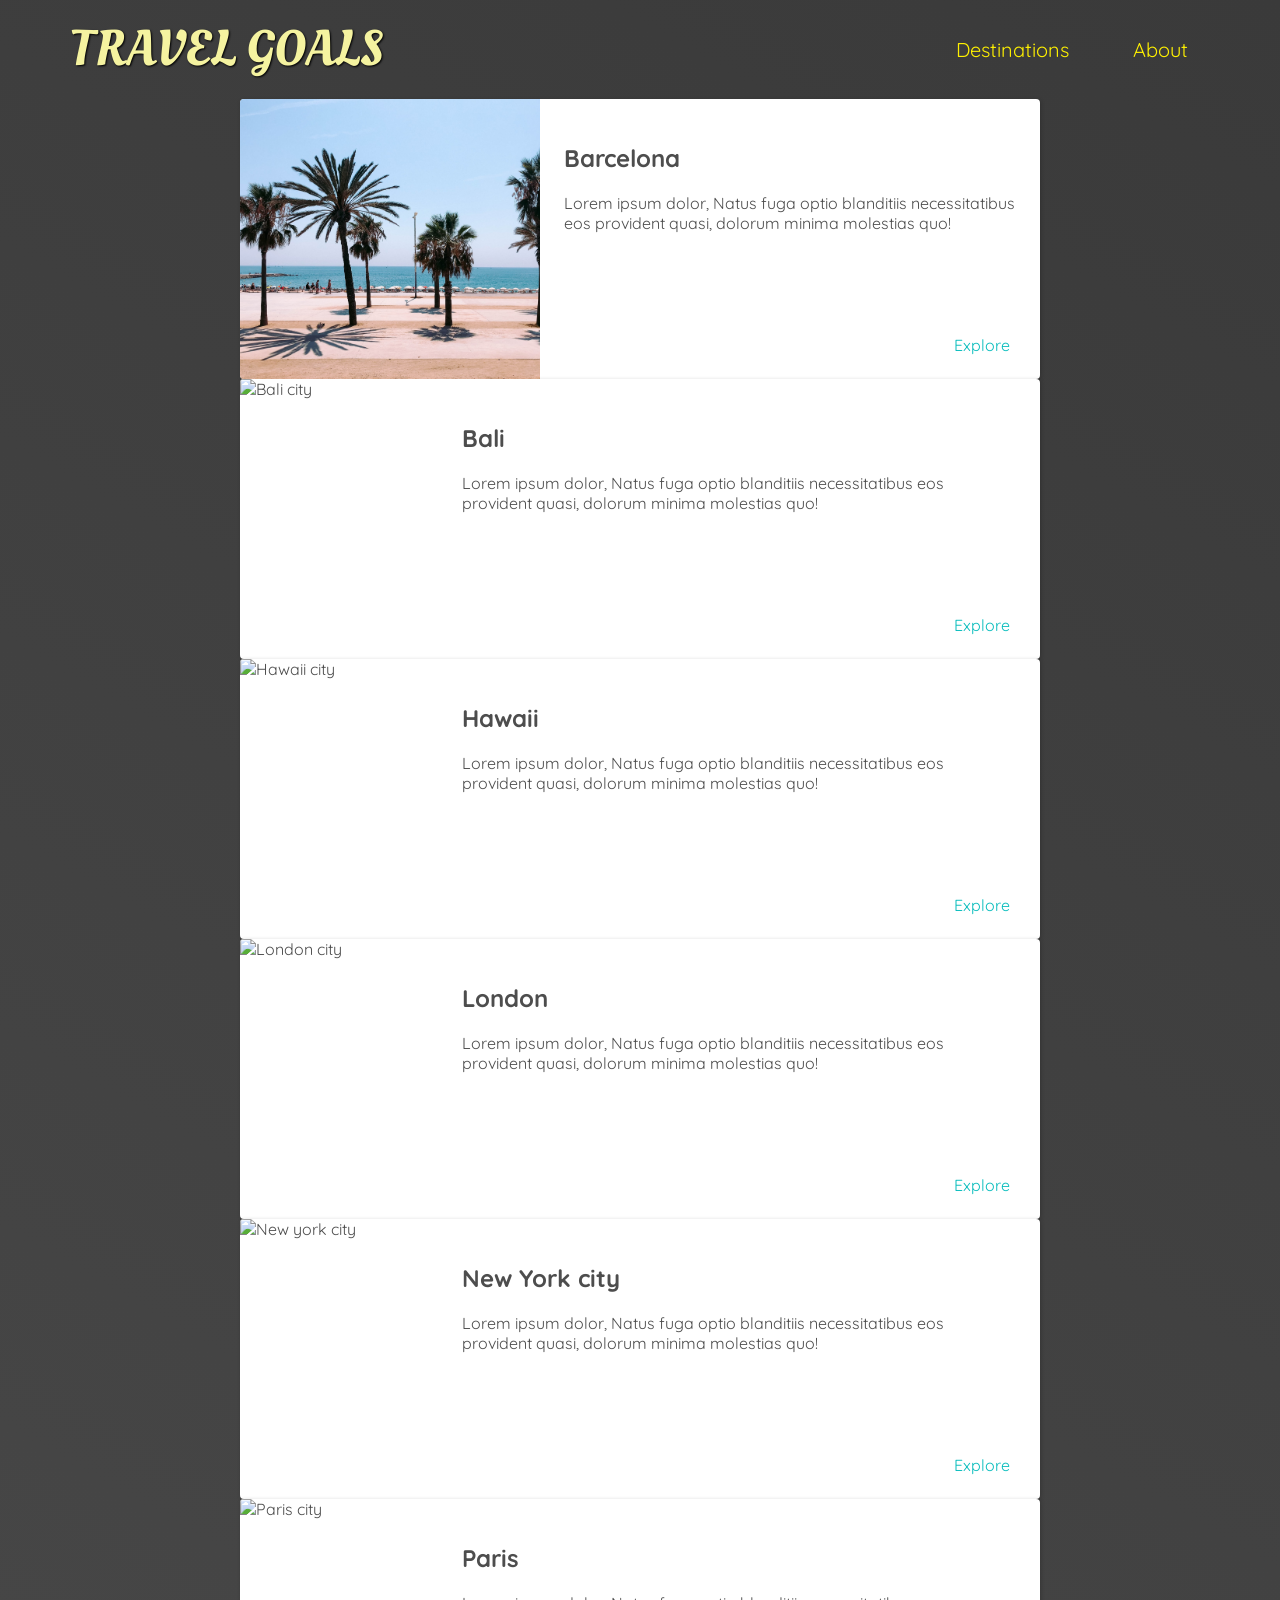
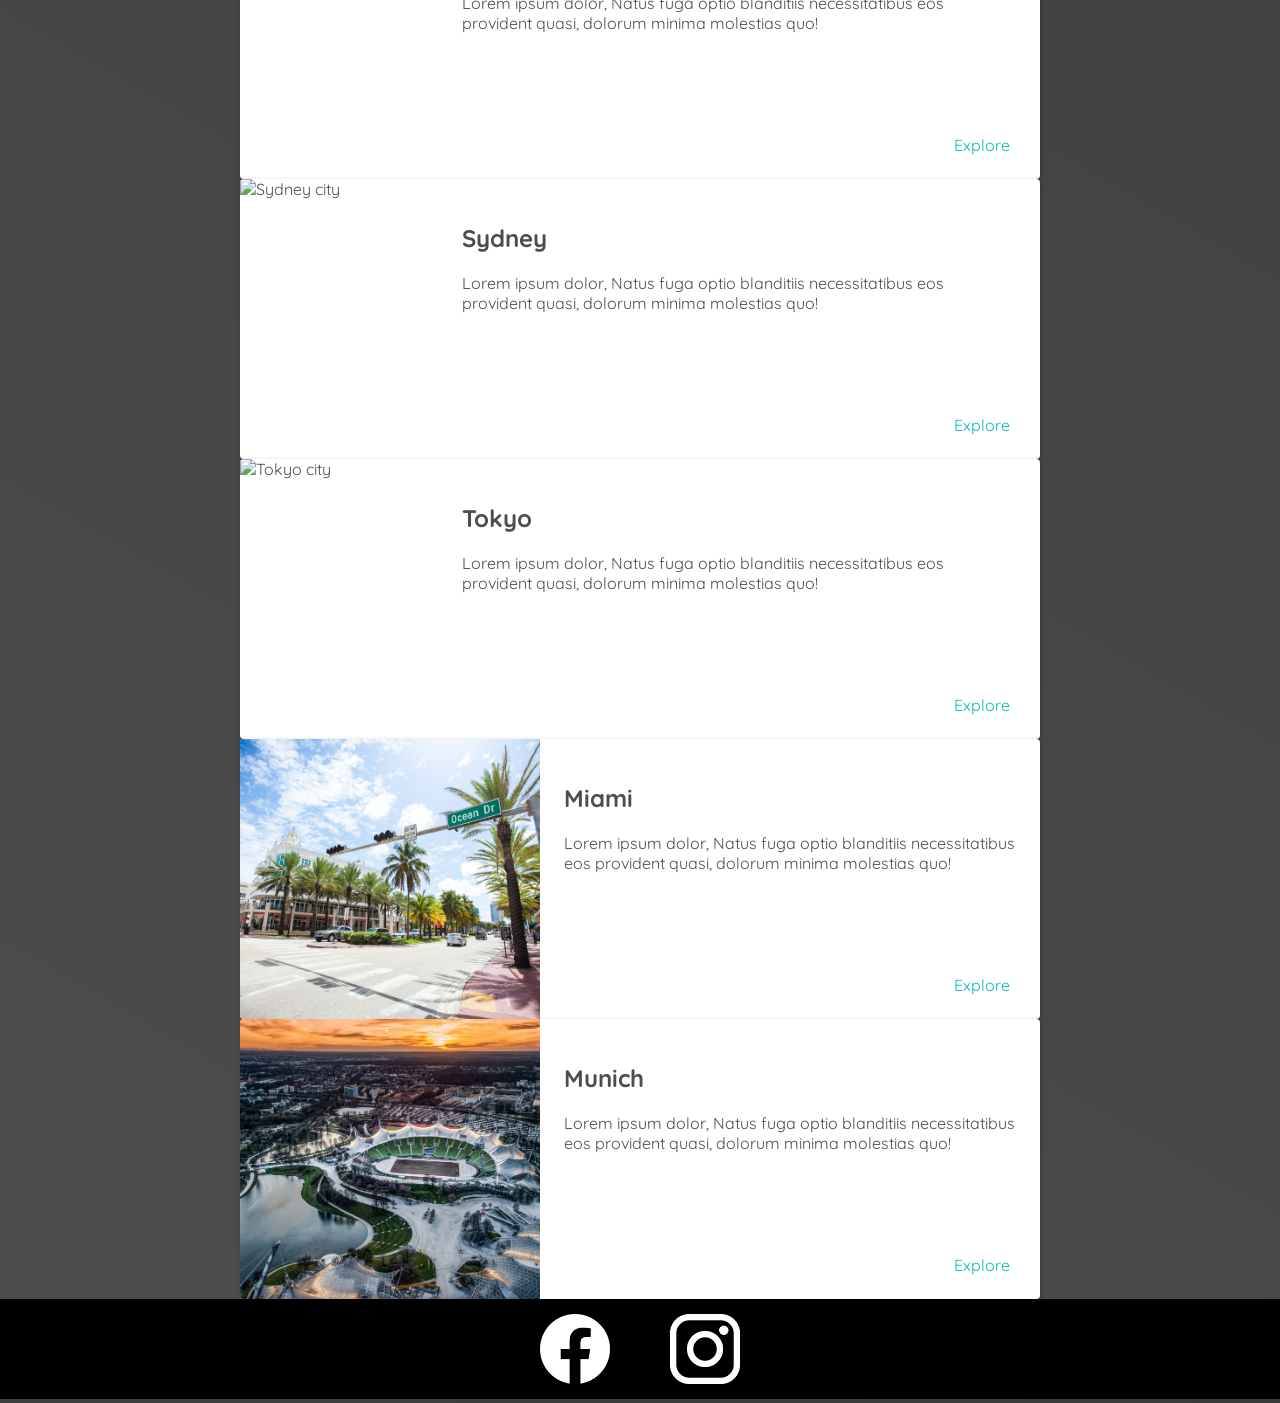
==== about&pages/places.html @ 92e6dc5c "edited a few" ====
<!doctype html>
<html lang="en">
  <head>
    <link
      rel="stylesheet"
      href="https://fonts.googleapis.com/css2?family=Raleway:wght@300;700&family=Oleo+Script:wght@700&family=Quicksand:wght@300;500;700&display=swap"
    />
    <link rel="stylesheet" href="/shared-css/shared.css" />
    <link rel="stylesheet" href="/about&pages/places.css" />
    <meta charset="UTF-8" />
    <title>Travel Goals</title>
  </head>
  <body>
    <header>
      <div id="page-logo"><a href="/home-page/index.html">Travel Goals</a></div>
      <nav>
        <ul>
          <li>
            <a class="anchor" href="/about&pages/places.html">Destinations</a>
          </li>
          <li><a href="/about&pages/about.html">About</a></li>
        </ul>
      </nav>
    </header>
    <main>
      <ul>
        <li>
          <img src="/home-page/images/barcelona.jpg" alt="Barcelona city" />
          <div class="flex">
            <div class="item-description">
              <h2>Barcelona</h2>
              <p>
                Lorem ipsum dolor, Natus fuga optio blanditiis necessitatibus
                eos provident quasi, dolorum minima molestias quo!
              </p>
            </div>
            <div class="explore">
              <a href="https://www.wikipedia.com/wiki/Barcelona">Explore</a>
            </div>
          </div>
        </li>
         <li>
          <img src="/about&pages/imaes/bali.jpg" alt="Bali city" />
          <div class="flex">
            <div class="item-description">
              <h2>Bali</h2>
              <p>
                Lorem ipsum dolor, Natus fuga optio blanditiis necessitatibus
                eos provident quasi, dolorum minima molestias quo!
              </p>
            </div>
            <div class="explore">
              <a href="https://www.wikipedia.com/wiki/Bali">Explore</a>
            </div>
          </div>
        </li>
         <li>
          <img src="/about&pages/imaes/hawaii.jpg" alt="Hawaii city" />
          <div class="flex">
            <div class="item-description">
              <h2>Hawaii</h2>
              <p>
                Lorem ipsum dolor, Natus fuga optio blanditiis necessitatibus
                eos provident quasi, dolorum minima molestias quo!
              </p>
            </div>
            <div class="explore">
              <a href="https://www.wikipedia.com/wiki/Hawaii">Explore</a>
            </div>
          </div>
        </li>
         <li>
          <img src="/about&pages/imaes/london.jpg" alt="London city" />
          <div class="flex">
            <div class="item-description">
              <h2>London</h2>
              <p>
                Lorem ipsum dolor, Natus fuga optio blanditiis necessitatibus
                eos provident quasi, dolorum minima molestias quo!
              </p>
            </div>
            <div class="explore">
              <a href="https://www.wikipedia.com/wiki/London">Explore</a>
            </div>
          </div>
        </li>
         <li>
          <img src="/about&pages/imaes/new-york-city.jpg" alt="New york city" />
          <div class="flex">
            <div class="item-description">
              <h2>New York city</h2>
              <p>
                Lorem ipsum dolor, Natus fuga optio blanditiis necessitatibus
                eos provident quasi, dolorum minima molestias quo!
              </p>
            </div>
            <div class="explore">
              <a href="https://www.wikipedia.com/wiki/new-york-city">Explore</a>
            </div>
          </div>
        </li>
         <li>
          <img src="/about&pages/imaes/paris.jpg" alt="Paris city" />
          <div class="flex">
            <div class="item-description">
              <h2>Paris</h2>
              <p>
                Lorem ipsum dolor, Natus fuga optio blanditiis necessitatibus
                eos provident quasi, dolorum minima molestias quo!
              </p>
            </div>
            <div class="explore">
              <a href="https://www.wikipedia.com/wiki/Paris">Explore</a>
            </div>
          </div>
        </li>
         <li>
          <img src="/about&pages/imaes/sydney.jpg" alt="Sydney city" />
          <div class="flex">
            <div class="item-description">
              <h2>Sydney</h2>
              <p>
                Lorem ipsum dolor, Natus fuga optio blanditiis necessitatibus
                eos provident quasi, dolorum minima molestias quo!
              </p>
            </div>
            <div class="explore">
              <a href="https://www.wikipedia.com/wiki/Sydney">Explore</a>
            </div>
          </div>
        </li>
         <li>
          <img src="/about&pages/imaes/tokyo.jpg" alt="Tokyo city" />
          <div class="flex">
            <div class="item-description">
              <h2>Tokyo</h2>
              <p>
                Lorem ipsum dolor, Natus fuga optio blanditiis necessitatibus
                eos provident quasi, dolorum minima molestias quo!
              </p>
            </div>
            <div class="explore">
              <a href="https://www.wikipedia.com/wiki/Tokyo">Explore</a>
            </div>
          </div>
        </li>
         <li>
          <img src="/home-page/images/miami.jpg" alt="Miami city" />
          <div class="flex">
            <div class="item-description">
              <h2>Miami</h2>
              <p>
                Lorem ipsum dolor, Natus fuga optio blanditiis necessitatibus
                eos provident quasi, dolorum minima molestias quo!
              </p>
            </div>
            <div class="explore">
              <a href="https://www.wikipedia.com/wiki/Miami">Explore</a>
            </div>
          </div>
        </li>
         <li>
          <img src="/home-page/images/munich.jpg" alt="Munich city" />
          <div class="flex">
            <div class="item-description">
              <h2>Munich</h2>
              <p>
                Lorem ipsum dolor, Natus fuga optio blanditiis necessitatibus
                eos provident quasi, dolorum minima molestias quo!
              </p>
            </div>
            <div class="explore">
              <a href="https://www.wikipedia.com/wiki/Munich">Explore</a>
            </div>
          </div>
        </li>
      </ul>
    </main>
    <footer>
      <ul id="foot">
        <li class="footer">
          <a href="https://www.facebook.com"
            ><img src="/home-page/images/facebook.png" alt="Facebook icon"
          /></a>
        </li>
        <li class="footer">
          <a href="https://www.instagram.com/oyindamolaolowonjoyin"
            ><img src="/home-page/images/insta.png" alt="Instagram icon"
          /></a>
        </li>
      </ul>
    </footer>
  </body>
</html>
---- shared-css/shared.css ----
body {
  font-family: "Quicksand", sans-serif;
  margin: 0;
}

ul {
  list-style: none;
  padding: 0;
  margin: 0;
}

header {
  display: flex;
  align-items: center;
  justify-content: space-between;
  padding: 15px 60px;
  position: absolute;
  box-sizing: border-box;
  width: 100%;
}

#page-logo a {
  padding: 10px;
  font-family: "Oleo Script", sans-serif;
  color: rgb(245, 243, 160);
  font-size: 50px;
  text-decoration: none;
  text-transform: uppercase;
  text-shadow: 1px 1px 2px rgb(0, 0, 0);
}

#page-logo a:hover {
  background-color: transparent;

}

header ul {
  display: flex;
  justify-content: space-between;
}

header li {
  padding: 20px;
}

header a {
  font-size: 20px;
  text-decoration: none;
  color: rgb(255, 241, 0);
  padding: 12px;
}
header a:hover {
  background-color: rgb(255, 241, 0);
  color: rgb(67, 67, 67);
  border-radius: 6px;
  text-shadow: rgba(0, 0, 0, 0.2);
}

#foot {
  background-color: black;
  height: 100px;
  display: flex;
  justify-content: center;
}
.footer img {
  height: 70px;
  width: 70px;
  object-fit: cover;
  padding: 15px 30px;
}
---- about&pages/places.css ----
body {
  background: linear-gradient(30deg, rgb(77, 77, 77), rgb(58, 58, 58));
  color: rgb(77, 77, 77);
}


header {
  position: static;
}

main ul {
  margin: 0 auto;
  width: 800px;
}

main li {
  box-shadow: 1px 1px 4px rgba(0, 0, 0, 0.2);
  display: flex;
  background-color: white;
  border-radius: 4px;
  overflow: hidden;
}

main li img {
  width: 300px;
  height: 280px;
  object-fit: cover;
}

.flex {
  padding: 24px;
  display: flex;
  flex-direction: column;
  justify-content: space-between;
}

.explore {
  text-align: end;
}

.explore a {
  color: rgb(6, 188, 188);
  text-decoration: none;
  padding: 6px;
  border-radius: 3px;
}

.explore a:hover {
  background-color: rgba(6, 188, 188, 0.1);
}
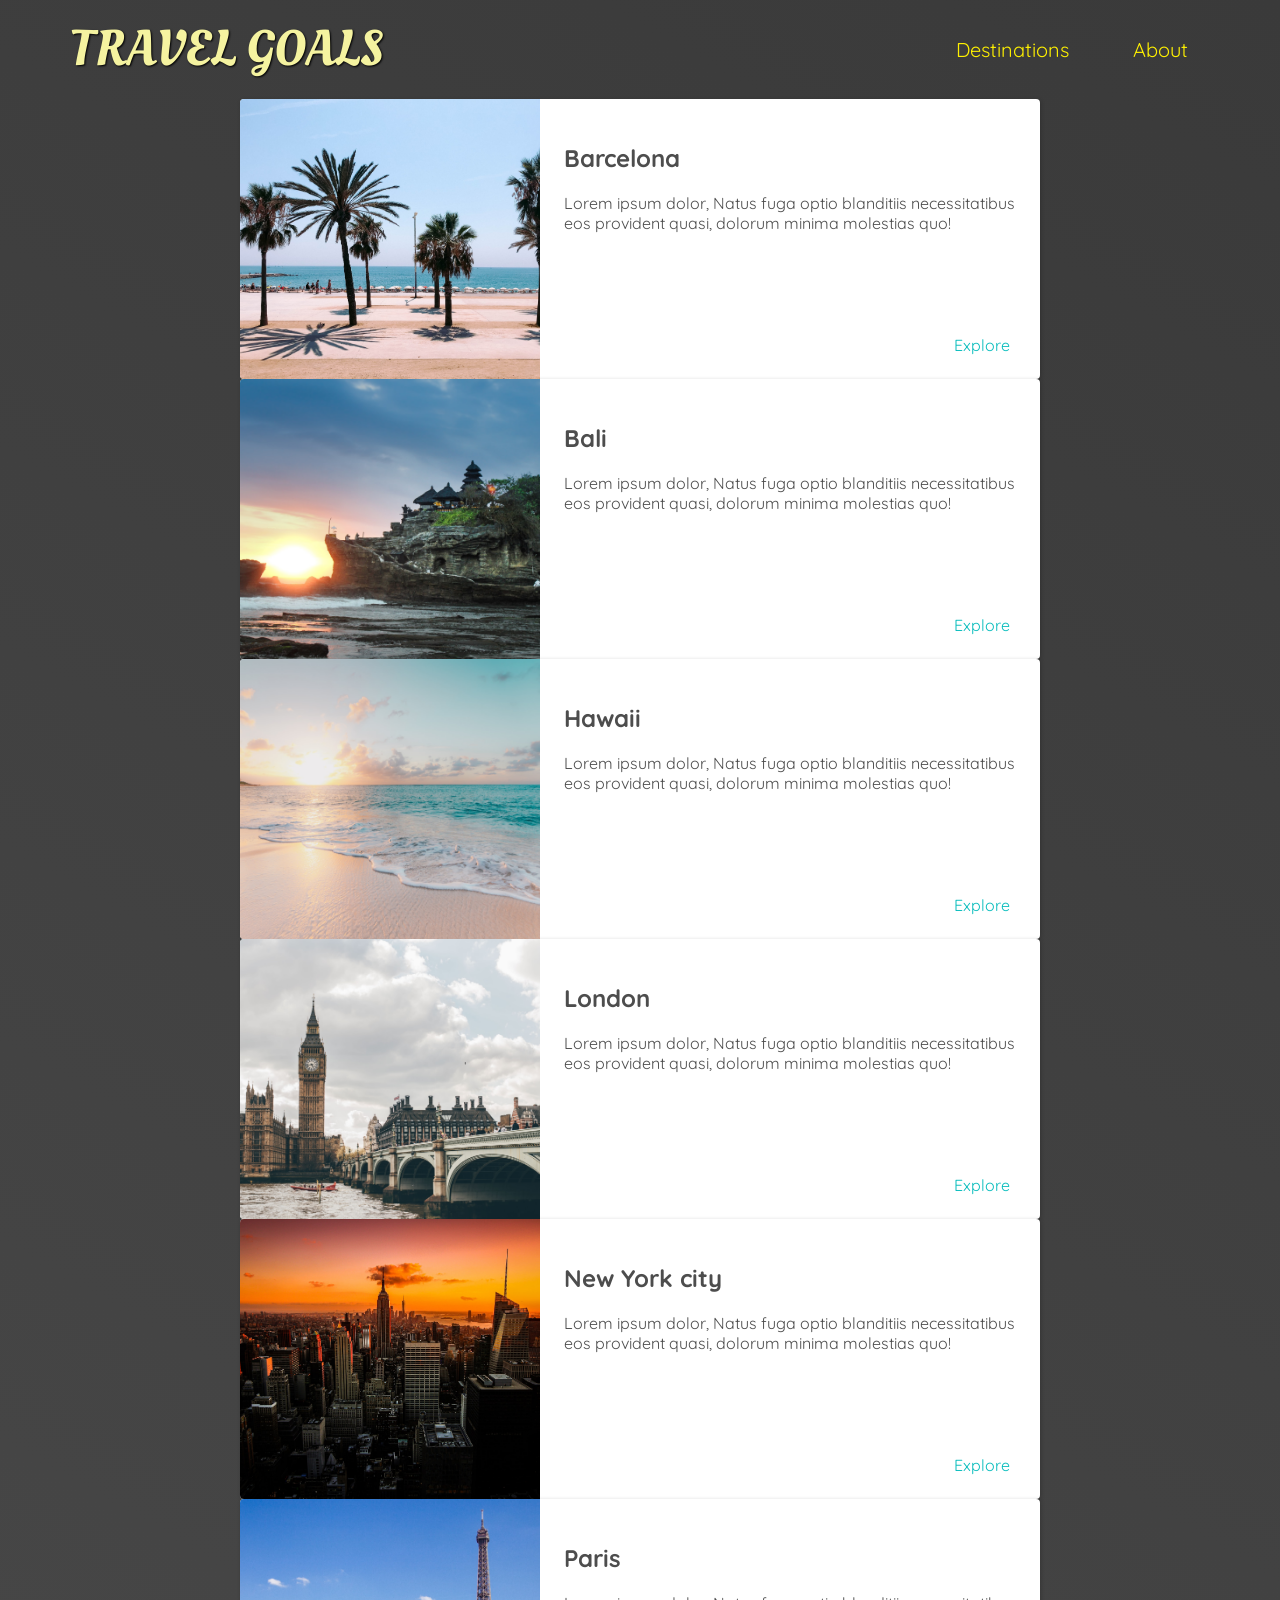
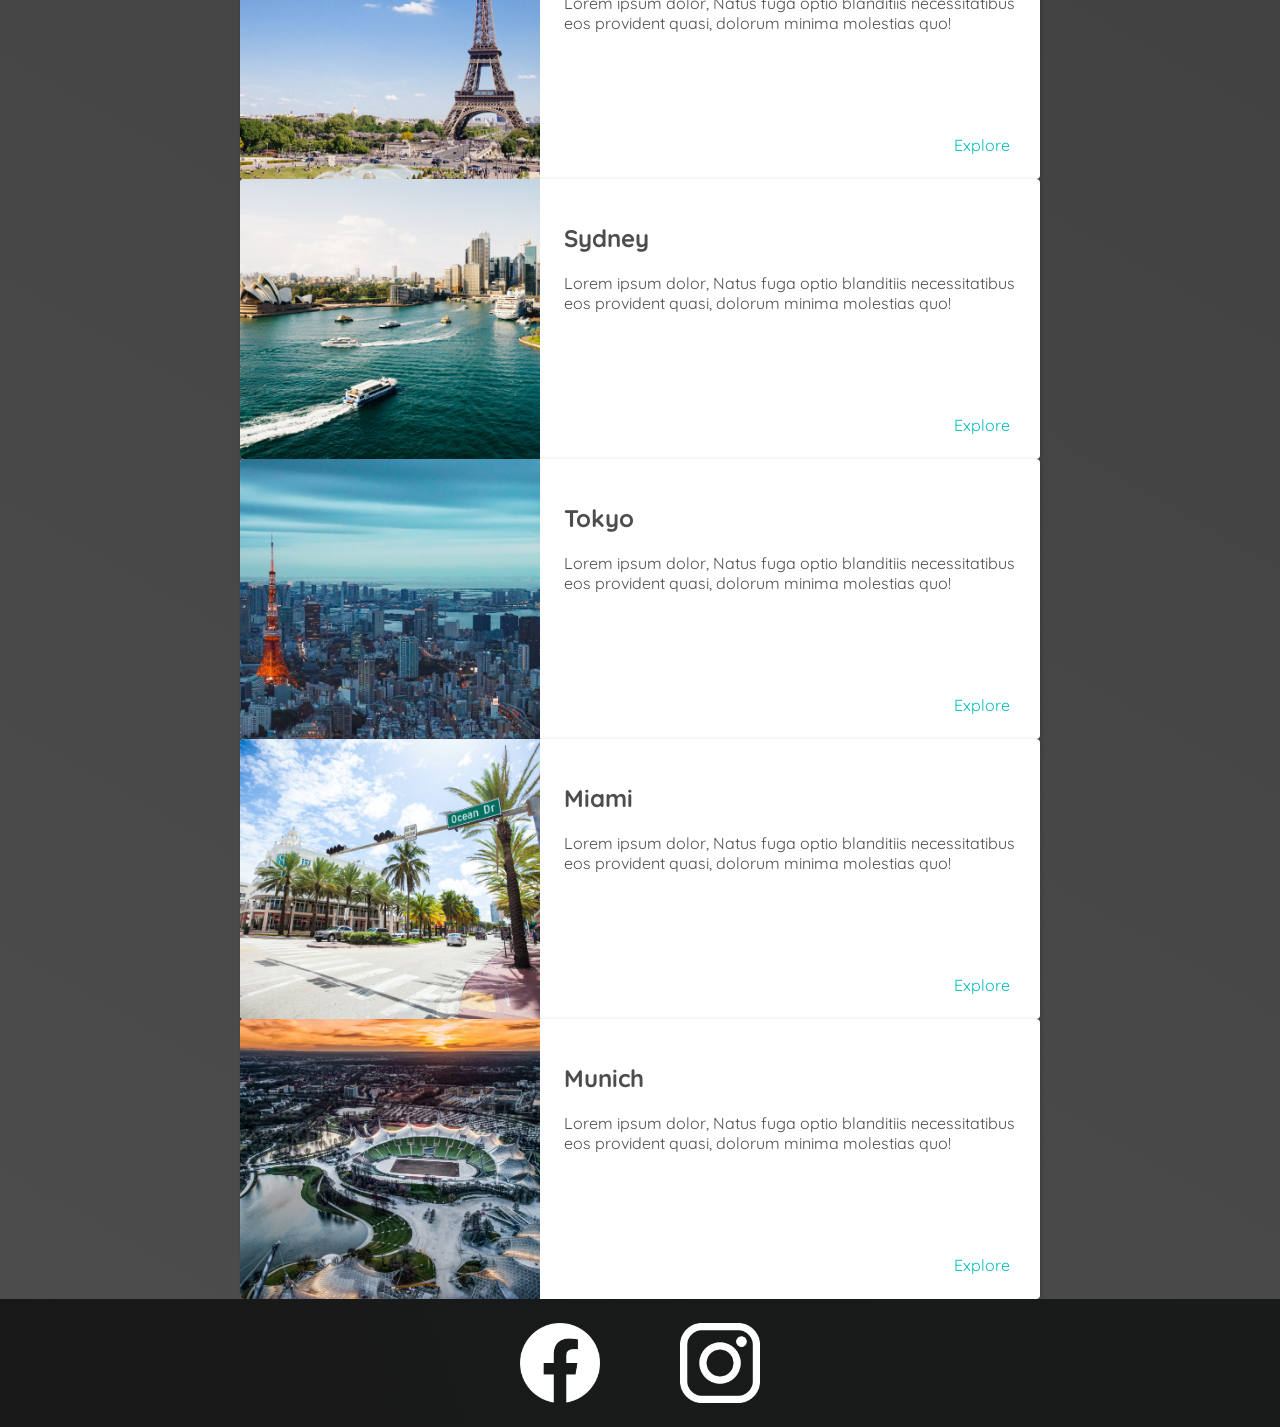
==== commit a9a818f3: "foyin's lappy" ====
--- a/about&pages/places.html
+++ b/about&pages/places.html
@@ -16,7 +16,7 @@
       <nav>
         <ul>
           <li>
-            <a class="anchor" href="/about&pages/places.html">Destinations</a>
+            <a class="anchor" href="/about&pages/places.css">Destinations</a>
           </li>
           <li><a href="/about&pages/about.html">About</a></li>
         </ul>
--- a/shared-css/shared.css
+++ b/shared-css/shared.css
@@ -1,11 +1,5 @@
 body {
   font-family: "Quicksand", sans-serif;
-  margin: 0;
-}
-
-ul {
-  list-style: none;
-  padding: 0;
   margin: 0;
 }
 
@@ -31,7 +25,12 @@
 
 #page-logo a:hover {
   background-color: transparent;
+}
 
+ul {
+  list-style: none;
+  padding: 0;
+  margin: 0;
 }
 
 header ul {
@@ -49,6 +48,7 @@
   color: rgb(255, 241, 0);
   padding: 12px;
 }
+
 header a:hover {
   background-color: rgb(255, 241, 0);
   color: rgb(67, 67, 67);
@@ -56,15 +56,23 @@
   text-shadow: rgba(0, 0, 0, 0.2);
 }
 
+footer {
+  background: linear-gradient(70deg, rgb(24, 24, 24), rgb(25, 27, 27));
+  padding: 24px 0;
+}
+
+footer li {
+  height: 80px;
+  width: 80px;
+  margin: 0 40px;
+}
+
+.footer img {
+  height: 100%;
+  width: 100%;
+}
+
 #foot {
-  background-color: black;
-  height: 100px;
   display: flex;
   justify-content: center;
 }
-.footer img {
-  height: 70px;
-  width: 70px;
-  object-fit: cover;
-  padding: 15px 30px;
-}
--- a/about&pages/places.css
+++ b/about&pages/places.css
@@ -42,7 +42,6 @@
   color: rgb(6, 188, 188);
   text-decoration: none;
   padding: 6px;
-  border-radius: 3px;
 }
 
 .explore a:hover {
